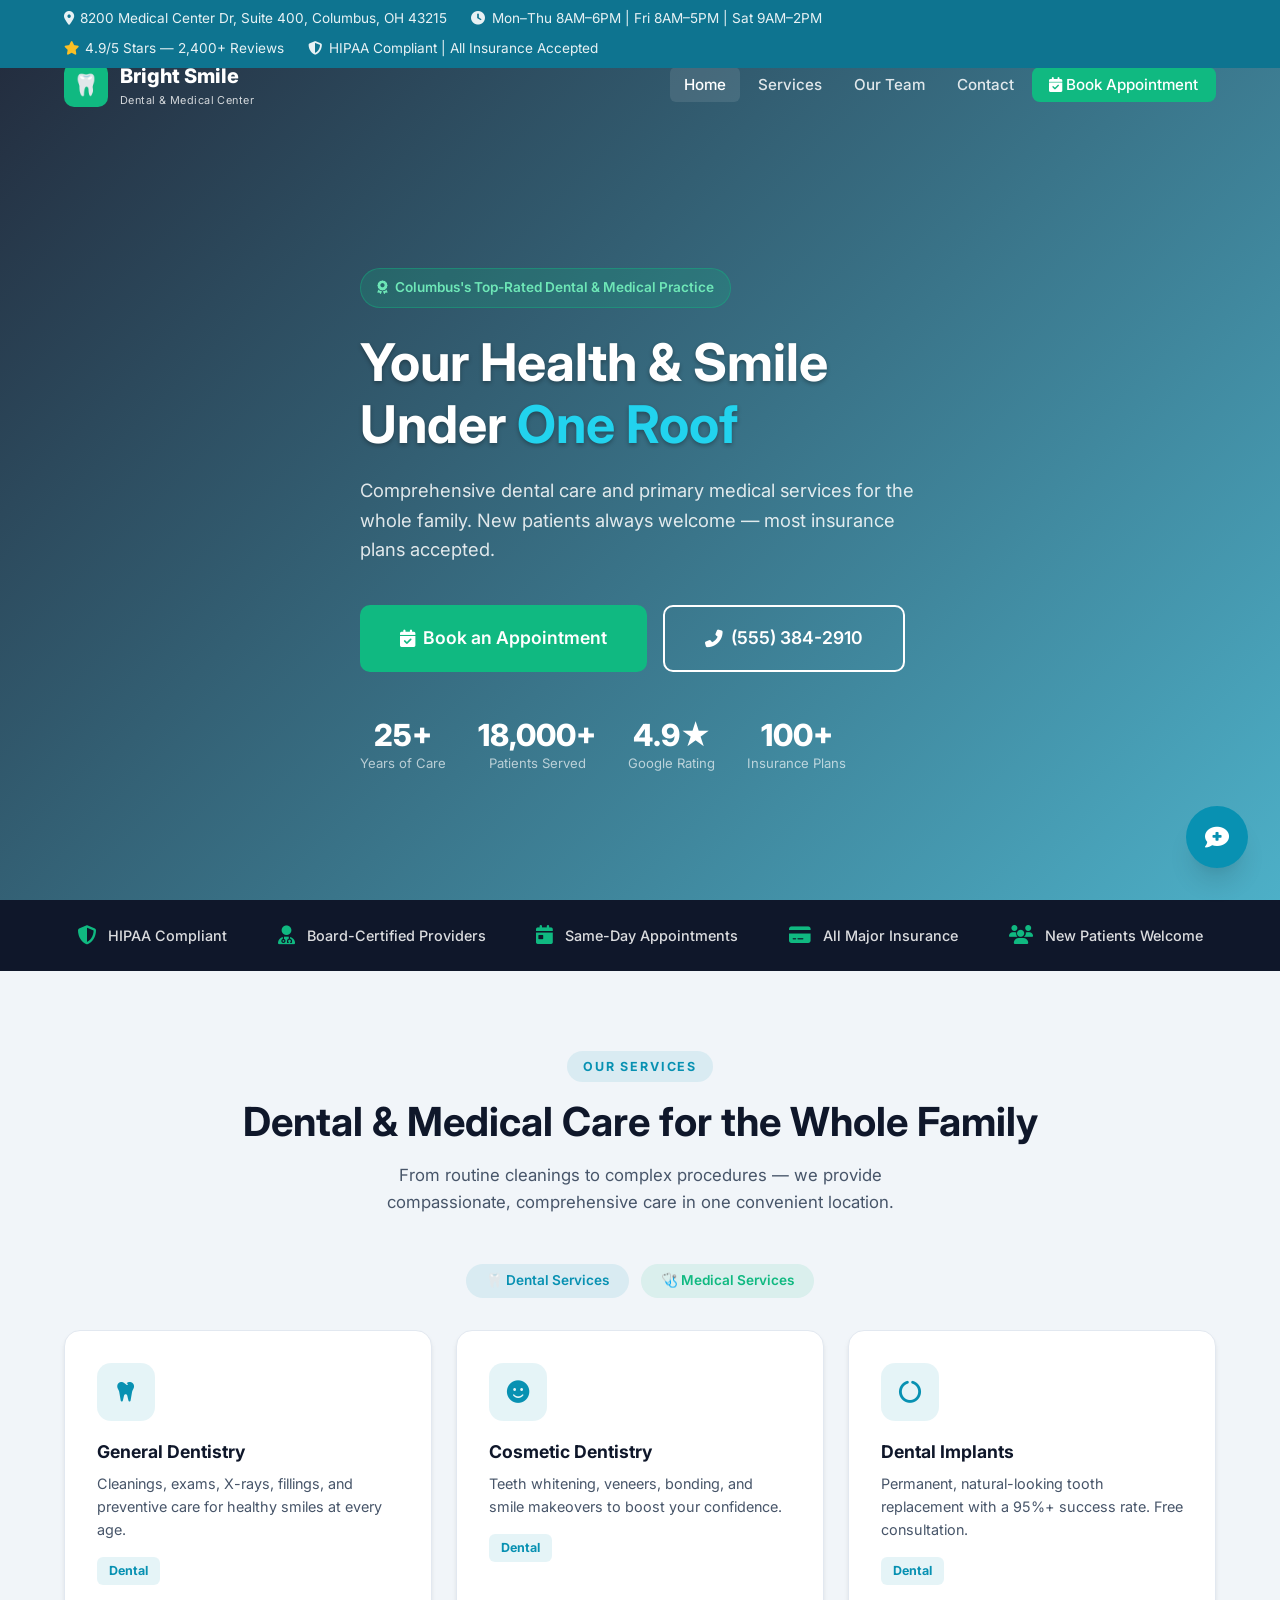
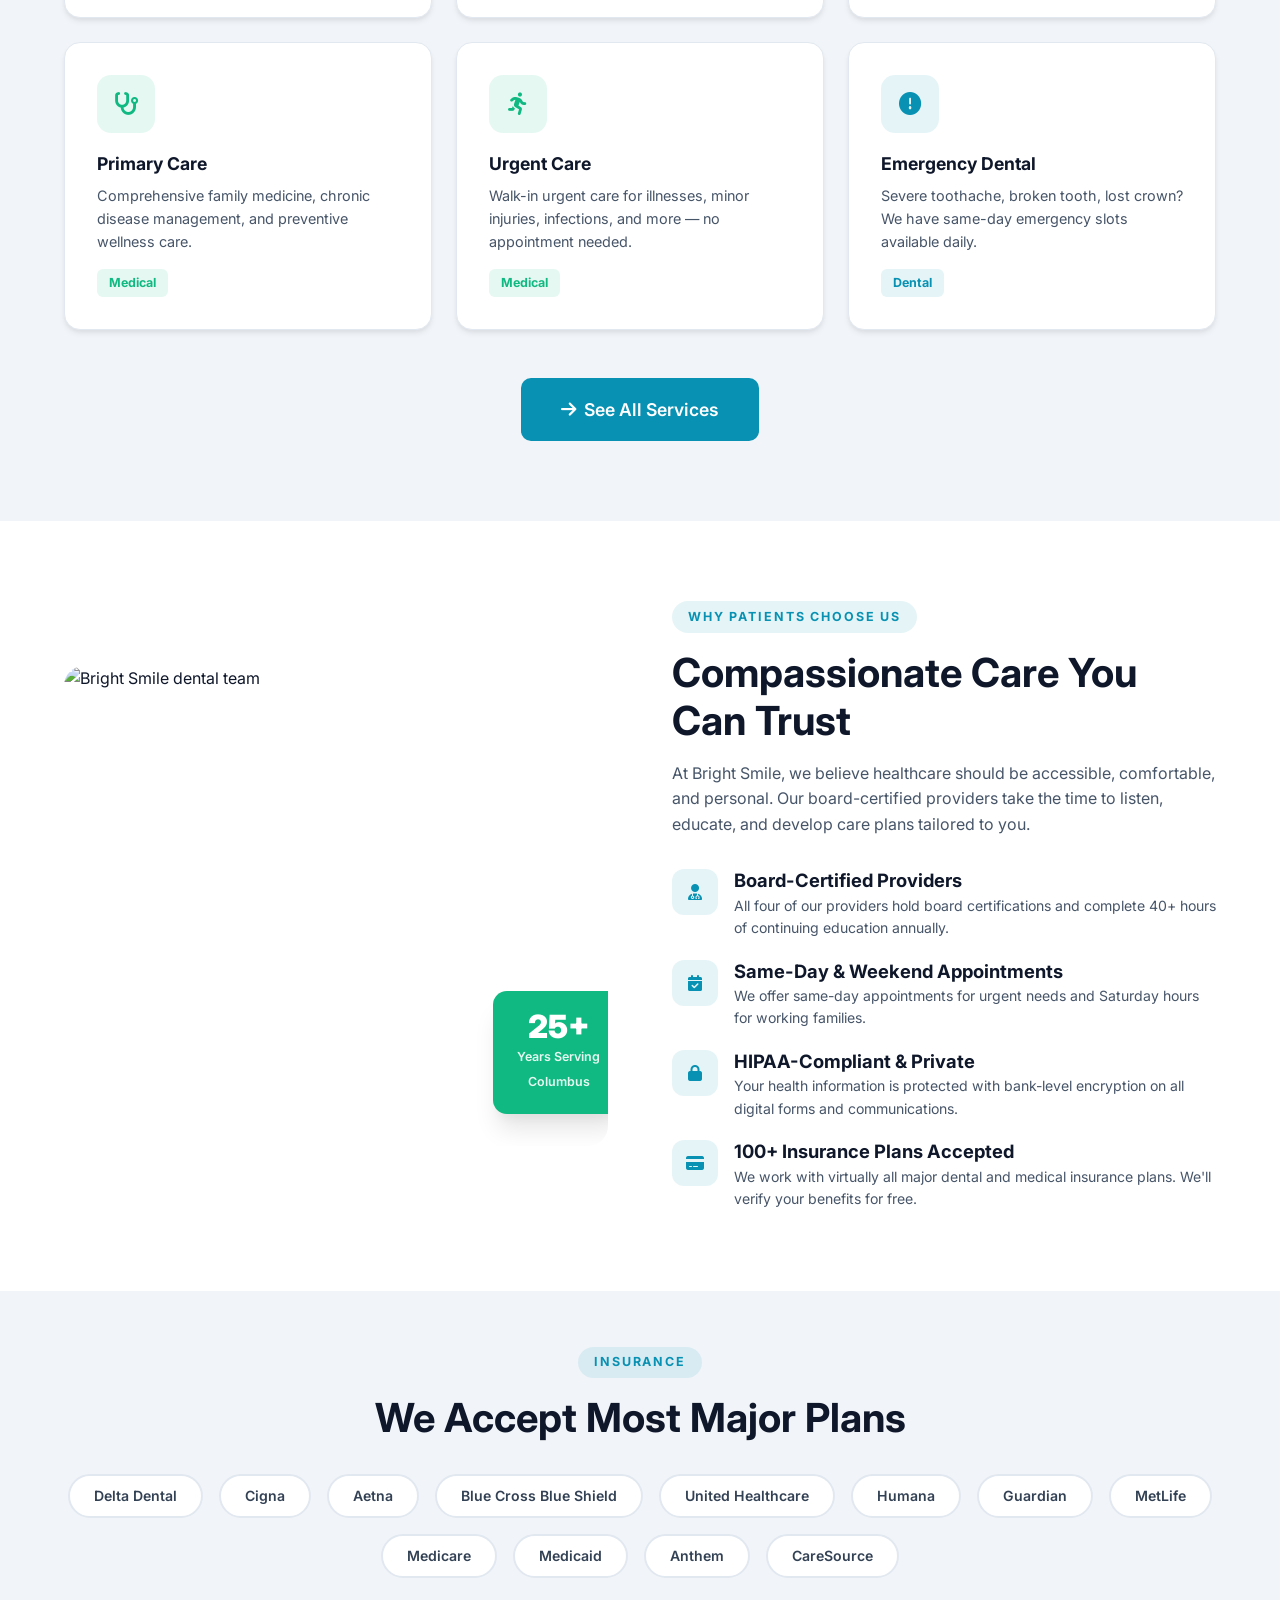
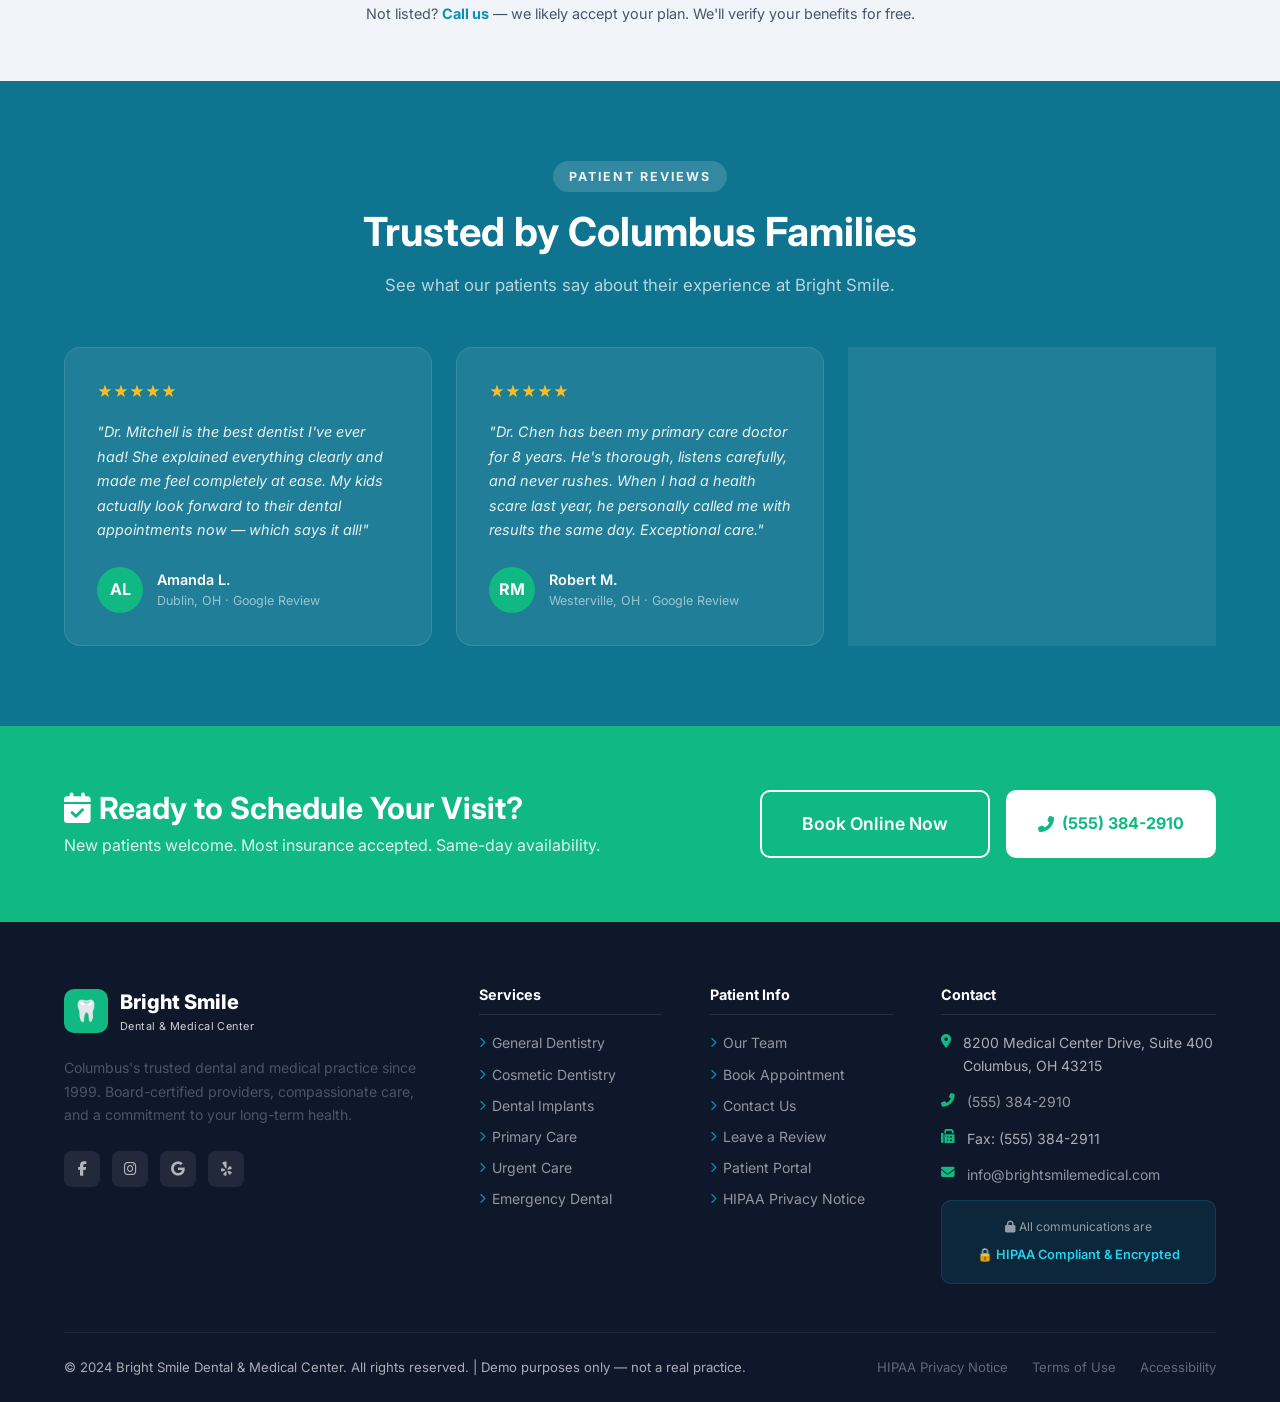
==== index.html @ 5b80fa98 "Initial commit: Bright Smile Dental & Medical Center website - 5-page responsive static website (Hom" ====
<!DOCTYPE html>
<html lang="en">
<head>
  <meta charset="UTF-8" />
  <meta name="viewport" content="width=device-width, initial-scale=1.0" />
  <title>Bright Smile Dental & Medical Center | Columbus, OH</title>
  <meta name="description" content="Bright Smile Dental & Medical Center — Columbus's trusted dental and primary care practice. New patients welcome. Call (555) 384-2910." />
  <link rel="stylesheet" href="css/style.css" />
  <link rel="stylesheet" href="https://cdnjs.cloudflare.com/ajax/libs/font-awesome/6.5.0/css/all.min.css" />
  <link rel="preconnect" href="https://fonts.googleapis.com" />
</head>
<body>

  <div class="top-bar">
    <div class="container">
      <div class="top-bar-left">
        <div class="top-bar-item"><i class="fas fa-map-marker-alt"></i><span>8200 Medical Center Dr, Suite 400, Columbus, OH 43215</span></div>
        <div class="top-bar-item"><i class="fas fa-clock"></i><span>Mon–Thu 8AM–6PM | Fri 8AM–5PM | Sat 9AM–2PM</span></div>
      </div>
      <div class="top-bar-right">
        <div class="top-bar-item"><i class="fas fa-star" style="color:#fbbf24"></i><span>4.9/5 Stars — 2,400+ Reviews</span></div>
        <div class="top-bar-item"><i class="fas fa-shield-alt"></i><span>HIPAA Compliant | All Insurance Accepted</span></div>
      </div>
    </div>
  </div>

  <nav class="navbar">
    <div class="container">
      <a href="index.html" class="nav-logo">
        <div class="logo-icon">🦷</div>
        <div class="logo-text">Bright Smile<span>Dental & Medical Center</span></div>
      </a>
      <ul class="nav-links">
        <li><a href="index.html" class="active">Home</a></li>
        <li><a href="services.html">Services</a></li>
        <li><a href="about.html">Our Team</a></li>
        <li><a href="contact.html">Contact</a></li>
        <li><a href="appointments.html" class="nav-appt"><i class="fas fa-calendar-check"></i> Book Appointment</a></li>
      </ul>
      <button class="mobile-menu-btn" aria-label="Menu"><span></span><span></span><span></span></button>
    </div>
  </nav>

  <!-- HERO -->
  <section class="hero">
    <div class="hero-bg" style="background-image:url('https://images.unsplash.com/photo-1629909615184-74f495363b67?auto=format&fit=crop&w=1920&q=80')"></div>
    <div class="hero-overlay"></div>
    <div class="container hero-content">
      <div class="hero-badge"><i class="fas fa-award"></i> Columbus's Top-Rated Dental & Medical Practice</div>
      <h1>Your Health &amp; Smile<br>Under <span>One Roof</span></h1>
      <p>Comprehensive dental care and primary medical services for the whole family. New patients always welcome — most insurance plans accepted.</p>
      <div class="hero-buttons">
        <a href="appointments.html" class="btn btn-secondary btn-lg pulse-green"><i class="fas fa-calendar-check"></i> Book an Appointment</a>
        <a href="tel:5553842910" class="btn btn-outline btn-lg"><i class="fas fa-phone-alt"></i> (555) 384-2910</a>
      </div>
      <div class="hero-stats">
        <div class="hero-stat"><span class="number">25+</span><span class="label">Years of Care</span></div>
        <div class="hero-stat"><span class="number">18,000+</span><span class="label">Patients Served</span></div>
        <div class="hero-stat"><span class="number">4.9★</span><span class="label">Google Rating</span></div>
        <div class="hero-stat"><span class="number">100+</span><span class="label">Insurance Plans</span></div>
      </div>
    </div>
  </section>

  <div class="trust-bar">
    <div class="container">
      <div class="trust-item"><i class="fas fa-shield-alt"></i><span>HIPAA Compliant</span></div>
      <div class="trust-item"><i class="fas fa-user-md"></i><span>Board-Certified Providers</span></div>
      <div class="trust-item"><i class="fas fa-calendar-day"></i><span>Same-Day Appointments</span></div>
      <div class="trust-item"><i class="fas fa-credit-card"></i><span>All Major Insurance</span></div>
      <div class="trust-item"><i class="fas fa-users"></i><span>New Patients Welcome</span></div>
    </div>
  </div>

  <!-- SERVICES OVERVIEW -->
  <section class="services-section">
    <div class="container">
      <div class="text-center">
        <span class="section-label">Our Services</span>
        <h2 class="section-title">Dental & Medical Care for the Whole Family</h2>
        <p class="section-subtitle">From routine cleanings to complex procedures — we provide compassionate, comprehensive care in one convenient location.</p>
      </div>
      <div style="display:flex;gap:0.75rem;justify-content:center;margin-bottom:2rem;flex-wrap:wrap;">
        <span style="background:rgba(8,145,178,0.1);color:var(--primary);padding:0.4rem 1.25rem;border-radius:999px;font-size:0.85rem;font-weight:600;">🦷 Dental Services</span>
        <span style="background:rgba(16,185,129,0.1);color:var(--secondary);padding:0.4rem 1.25rem;border-radius:999px;font-size:0.85rem;font-weight:600;">🩺 Medical Services</span>
      </div>
      <div class="services-grid">
        <div class="service-card dental-card">
          <div class="service-icon"><i class="fas fa-tooth"></i></div>
          <h3>General Dentistry</h3>
          <p>Cleanings, exams, X-rays, fillings, and preventive care for healthy smiles at every age.</p>
          <span class="service-tag dental">Dental</span>
        </div>
        <div class="service-card dental-card">
          <div class="service-icon"><i class="fas fa-smile"></i></div>
          <h3>Cosmetic Dentistry</h3>
          <p>Teeth whitening, veneers, bonding, and smile makeovers to boost your confidence.</p>
          <span class="service-tag dental">Dental</span>
        </div>
        <div class="service-card dental-card">
          <div class="service-icon"><i class="fas fa-circle-notch"></i></div>
          <h3>Dental Implants</h3>
          <p>Permanent, natural-looking tooth replacement with a 95%+ success rate. Free consultation.</p>
          <span class="service-tag dental">Dental</span>
        </div>
        <div class="service-card medical-card">
          <div class="service-icon"><i class="fas fa-stethoscope"></i></div>
          <h3>Primary Care</h3>
          <p>Comprehensive family medicine, chronic disease management, and preventive wellness care.</p>
          <span class="service-tag medical">Medical</span>
        </div>
        <div class="service-card medical-card">
          <div class="service-icon"><i class="fas fa-running"></i></div>
          <h3>Urgent Care</h3>
          <p>Walk-in urgent care for illnesses, minor injuries, infections, and more — no appointment needed.</p>
          <span class="service-tag medical">Medical</span>
        </div>
        <div class="service-card dental-card">
          <div class="service-icon"><i class="fas fa-exclamation-circle"></i></div>
          <h3>Emergency Dental</h3>
          <p>Severe toothache, broken tooth, lost crown? We have same-day emergency slots available daily.</p>
          <span class="service-tag dental">Dental</span>
        </div>
      </div>
      <div class="text-center" style="margin-top:3rem;">
        <a href="services.html" class="btn btn-primary btn-lg"><i class="fas fa-arrow-right"></i> See All Services</a>
      </div>
    </div>
  </section>

  <!-- WHY CHOOSE US -->
  <section class="why-section">
    <div class="container">
      <div class="why-grid">
        <div class="why-image">
          <img src="https://images.unsplash.com/photo-1588776814546-1ffbb172d436?auto=format&fit=crop&w=800&q=80" alt="Bright Smile dental team" loading="lazy" />
          <div class="why-badge">
            <span class="big">25+</span>
            <span class="small">Years Serving<br>Columbus</span>
          </div>
        </div>
        <div>
          <span class="section-label">Why Patients Choose Us</span>
          <h2 class="section-title">Compassionate Care You Can Trust</h2>
          <p>At Bright Smile, we believe healthcare should be accessible, comfortable, and personal. Our board-certified providers take the time to listen, educate, and develop care plans tailored to you.</p>
          <div class="why-features">
            <div class="why-feature">
              <div class="why-feature-icon"><i class="fas fa-user-md"></i></div>
              <div>
                <h4>Board-Certified Providers</h4>
                <p>All four of our providers hold board certifications and complete 40+ hours of continuing education annually.</p>
              </div>
            </div>
            <div class="why-feature">
              <div class="why-feature-icon"><i class="fas fa-calendar-check"></i></div>
              <div>
                <h4>Same-Day & Weekend Appointments</h4>
                <p>We offer same-day appointments for urgent needs and Saturday hours for working families.</p>
              </div>
            </div>
            <div class="why-feature">
              <div class="why-feature-icon"><i class="fas fa-lock"></i></div>
              <div>
                <h4>HIPAA-Compliant & Private</h4>
                <p>Your health information is protected with bank-level encryption on all digital forms and communications.</p>
              </div>
            </div>
            <div class="why-feature">
              <div class="why-feature-icon"><i class="fas fa-credit-card"></i></div>
              <div>
                <h4>100+ Insurance Plans Accepted</h4>
                <p>We work with virtually all major dental and medical insurance plans. We'll verify your benefits for free.</p>
              </div>
            </div>
          </div>
        </div>
      </div>
    </div>
  </section>

  <!-- INSURANCE -->
  <section class="insurance-section">
    <div class="container text-center">
      <span class="section-label">Insurance</span>
      <h2 class="section-title">We Accept Most Major Plans</h2>
      <div class="insurance-grid">
        <span class="insurance-pill">Delta Dental</span>
        <span class="insurance-pill">Cigna</span>
        <span class="insurance-pill">Aetna</span>
        <span class="insurance-pill">Blue Cross Blue Shield</span>
        <span class="insurance-pill">United Healthcare</span>
        <span class="insurance-pill">Humana</span>
        <span class="insurance-pill">Guardian</span>
        <span class="insurance-pill">MetLife</span>
        <span class="insurance-pill">Medicare</span>
        <span class="insurance-pill">Medicaid</span>
        <span class="insurance-pill">Anthem</span>
        <span class="insurance-pill">CareSource</span>
      </div>
      <p style="margin-top:1.5rem;font-size:0.9rem;">Not listed? <strong><a href="contact.html" style="color:var(--primary);">Call us</a></strong> — we likely accept your plan. We'll verify your benefits for free.</p>
    </div>
  </section>

  <!-- TESTIMONIALS -->
  <section class="testimonials-section">
    <div class="container">
      <div class="text-center">
        <span class="section-label">Patient Reviews</span>
        <h2 class="section-title">Trusted by Columbus Families</h2>
        <p class="section-subtitle">See what our patients say about their experience at Bright Smile.</p>
      </div>
      <div class="testimonials-grid">
        <div class="testimonial-card">
          <div class="testimonial-stars">★★★★★</div>
          <p class="testimonial-text">"Dr. Mitchell is the best dentist I've ever had! She explained everything clearly and made me feel completely at ease. My kids actually look forward to their dental appointments now — which says it all!"</p>
          <div class="testimonial-author">
            <div class="testimonial-avatar">AL</div>
            <div><div class="testimonial-name">Amanda L.</div><div class="testimonial-location">Dublin, OH · Google Review</div></div>
          </div>
        </div>
        <div class="testimonial-card">
          <div class="testimonial-stars">★★★★★</div>
          <p class="testimonial-text">"Dr. Chen has been my primary care doctor for 8 years. He's thorough, listens carefully, and never rushes. When I had a health scare last year, he personally called me with results the same day. Exceptional care."</p>
          <div class="testimonial-author">
            <div class="testimonial-avatar">RM</div>
            <div><div class="testimonial-name">Robert M.</div><div class="testimonial-location">Westerville, OH · Google Review</div></div>
          </div>
        </div>
        <div class="testimonial-card">
          <div class="testimonial-stars">★★★★★</div>
          <p class="testimonial-text">"I had a dental emergency on a Saturday and they got me in within 2 hours. Dr. Park fixed my broken tooth quickly and the pain was gone immediately. The appointment reminder texts were also super helpful!"</p>
          <div class="testimonial-author">
            <div class="testimonial-avatar">KT</div>
            <div><div class="testimonial-name">Karen T.</div><div class="testimonial-location">Gahanna, OH · Google Review</div></div>
          </div>
        </div>
      </div>
    </div>
  </section>

  <!-- APPOINTMENT CTA -->
  <div style="background:var(--secondary);padding:4rem 0;">
    <div class="container" style="display:flex;align-items:center;justify-content:space-between;flex-wrap:wrap;gap:2rem;">
      <div>
        <h2 style="color:white;font-size:1.9rem;"><i class="fas fa-calendar-check" style="margin-right:0.5rem;"></i>Ready to Schedule Your Visit?</h2>
        <p style="color:rgba(255,255,255,0.85);margin-top:0.4rem;">New patients welcome. Most insurance accepted. Same-day availability.</p>
      </div>
      <div style="display:flex;gap:1rem;flex-wrap:wrap;">
        <a href="appointments.html" class="btn btn-outline btn-lg">Book Online Now</a>
        <a href="tel:5553842910" style="background:white;color:var(--secondary);font-weight:700;padding:1.1rem 2rem;border-radius:10px;font-size:1rem;display:inline-flex;align-items:center;gap:0.5rem;">
          <i class="fas fa-phone-alt"></i> (555) 384-2910
        </a>
      </div>
    </div>
  </div>

  <!-- FOOTER -->
  <footer class="footer">
    <div class="container">
      <div class="footer-grid">
        <div class="footer-brand">
          <a href="index.html" class="nav-logo" style="margin-bottom:1.25rem;display:inline-flex;">
            <div class="logo-icon">🦷</div>
            <div class="logo-text" style="color:white;">Bright Smile<span>Dental & Medical Center</span></div>
          </a>
          <p>Columbus's trusted dental and medical practice since 1999. Board-certified providers, compassionate care, and a commitment to your long-term health.</p>
          <div class="footer-social">
            <a href="#" class="social-link"><i class="fab fa-facebook-f"></i></a>
            <a href="#" class="social-link"><i class="fab fa-instagram"></i></a>
            <a href="#" class="social-link"><i class="fab fa-google"></i></a>
            <a href="#" class="social-link"><i class="fab fa-yelp"></i></a>
          </div>
        </div>
        <div class="footer-col">
          <h4>Services</h4>
          <ul class="footer-links">
            <li><a href="services.html"><i class="fas fa-chevron-right"></i> General Dentistry</a></li>
            <li><a href="services.html"><i class="fas fa-chevron-right"></i> Cosmetic Dentistry</a></li>
            <li><a href="services.html"><i class="fas fa-chevron-right"></i> Dental Implants</a></li>
            <li><a href="services.html"><i class="fas fa-chevron-right"></i> Primary Care</a></li>
            <li><a href="services.html"><i class="fas fa-chevron-right"></i> Urgent Care</a></li>
            <li><a href="services.html"><i class="fas fa-chevron-right"></i> Emergency Dental</a></li>
          </ul>
        </div>
        <div class="footer-col">
          <h4>Patient Info</h4>
          <ul class="footer-links">
            <li><a href="about.html"><i class="fas fa-chevron-right"></i> Our Team</a></li>
            <li><a href="appointments.html"><i class="fas fa-chevron-right"></i> Book Appointment</a></li>
            <li><a href="contact.html"><i class="fas fa-chevron-right"></i> Contact Us</a></li>
            <li><a href="contact.html"><i class="fas fa-chevron-right"></i> Leave a Review</a></li>
            <li><a href="#"><i class="fas fa-chevron-right"></i> Patient Portal</a></li>
            <li><a href="#"><i class="fas fa-chevron-right"></i> HIPAA Privacy Notice</a></li>
          </ul>
        </div>
        <div class="footer-col">
          <h4>Contact</h4>
          <div class="footer-contact-item"><i class="fas fa-map-marker-alt"></i><span>8200 Medical Center Drive, Suite 400<br>Columbus, OH 43215</span></div>
          <div class="footer-contact-item"><i class="fas fa-phone-alt"></i><a href="tel:5553842910">(555) 384-2910</a></div>
          <div class="footer-contact-item"><i class="fas fa-fax"></i><span>Fax: (555) 384-2911</span></div>
          <div class="footer-contact-item"><i class="fas fa-envelope"></i><a href="mailto:info@brightsmilemedical.com">info@brightsmilemedical.com</a></div>
          <div class="footer-hipaa">
            <p><i class="fas fa-lock"></i> All communications are</p>
            <span class="hipaa-badge">🔒 HIPAA Compliant & Encrypted</span>
          </div>
        </div>
      </div>
      <div class="footer-bottom">
        <span>© 2024 Bright Smile Dental & Medical Center. All rights reserved. | Demo purposes only — not a real practice.</span>
        <div class="footer-bottom-links">
          <a href="#">HIPAA Privacy Notice</a>
          <a href="#">Terms of Use</a>
          <a href="#">Accessibility</a>
        </div>
      </div>
    </div>
  </footer>

  <!-- CHATBOT -->
  <button class="chatbot-toggle" aria-label="Open Chat">
    <i class="fas fa-comment-medical"></i>
    <span class="chat-notification" style="display:none">1</span>
  </button>
  <div class="chatbot-window">
    <div class="chatbot-header">
      <div class="chatbot-avatar">🦷</div>
      <div class="chatbot-header-info">
        <h4>Bright Smile Assistant</h4>
        <p><span class="online-dot"></span>Maya — Available Now</p>
      </div>
      <button class="chatbot-close"><i class="fas fa-times"></i></button>
    </div>
    <div class="chatbot-messages"></div>
    <div class="chatbot-quick-replies"></div>
    <div class="chatbot-input-area">
      <input type="text" class="chatbot-input" placeholder="Ask a question..." />
      <button class="chatbot-send"><i class="fas fa-paper-plane"></i></button>
    </div>
  </div>

  <script src="js/main.js"></script>
</body>
</html>
---- css/style.css ----
@import url('https://fonts.googleapis.com/css2?family=Inter:wght@300;400;500;600;700;800;900&display=swap');

:root {
  --primary: #0891b2;
  --primary-dark: #0e7490;
  --primary-light: #22d3ee;
  --secondary: #10b981;
  --secondary-dark: #059669;
  --accent: #f97316;
  --accent-dark: #ea580c;
  --urgent: #dc2626;
  --urgent-dark: #b91c1c;
  --dark: #0f172a;
  --gray-800: #1e293b;
  --gray-700: #334155;
  --gray-600: #475569;
  --gray-400: #94a3b8;
  --gray-200: #e2e8f0;
  --gray-100: #f1f5f9;
  --white: #ffffff;
  --shadow: 0 4px 6px -1px rgba(0,0,0,0.08), 0 2px 4px -1px rgba(0,0,0,0.04);
  --shadow-lg: 0 10px 15px -3px rgba(0,0,0,0.08), 0 4px 6px -2px rgba(0,0,0,0.04);
  --shadow-xl: 0 20px 25px -5px rgba(0,0,0,0.1), 0 10px 10px -5px rgba(0,0,0,0.04);
}

* { margin: 0; padding: 0; box-sizing: border-box; }
html { scroll-behavior: smooth; }
body {
  font-family: 'Inter', sans-serif;
  color: var(--dark);
  line-height: 1.6;
  background: var(--white);
}

h1, h2, h3, h4, h5 { font-weight: 700; line-height: 1.2; }
h1 { font-size: clamp(2rem, 5vw, 3.25rem); }
h2 { font-size: clamp(1.75rem, 4vw, 2.5rem); }
h3 { font-size: clamp(1.2rem, 3vw, 1.6rem); }
h4 { font-size: 1.15rem; }
p { color: var(--gray-600); }
a { text-decoration: none; color: inherit; }

.container { max-width: 1200px; margin: 0 auto; padding: 0 1.5rem; }
section { padding: 5rem 0; }
.text-center { text-align: center; }

.section-label {
  display: inline-block;
  background: rgba(8, 145, 178, 0.1);
  color: var(--primary);
  font-size: 0.78rem;
  font-weight: 700;
  letter-spacing: 0.15em;
  text-transform: uppercase;
  padding: 0.35rem 1rem;
  border-radius: 999px;
  margin-bottom: 1rem;
}
.section-title { margin-bottom: 1rem; color: var(--dark); }
.section-subtitle { font-size: 1.05rem; color: var(--gray-600); max-width: 600px; margin: 0 auto 3rem; }

/* ===== BUTTONS ===== */
.btn {
  display: inline-flex;
  align-items: center;
  gap: 0.5rem;
  padding: 0.875rem 2rem;
  border-radius: 8px;
  font-weight: 600;
  font-size: 1rem;
  cursor: pointer;
  transition: all 0.2s ease;
  border: none;
  text-decoration: none;
  font-family: inherit;
}
.btn-primary { background: var(--primary); color: white; }
.btn-primary:hover { background: var(--primary-dark); transform: translateY(-1px); box-shadow: var(--shadow-lg); }
.btn-secondary { background: var(--secondary); color: white; }
.btn-secondary:hover { background: var(--secondary-dark); transform: translateY(-1px); box-shadow: var(--shadow-lg); }
.btn-urgent { background: var(--urgent); color: white; }
.btn-urgent:hover { background: var(--urgent-dark); transform: translateY(-1px); }
.btn-outline { background: transparent; color: white; border: 2px solid white; }
.btn-outline:hover { background: white; color: var(--primary); }
.btn-outline-primary { background: transparent; color: var(--primary); border: 2px solid var(--primary); }
.btn-outline-primary:hover { background: var(--primary); color: white; }
.btn-lg { padding: 1.1rem 2.5rem; font-size: 1.1rem; border-radius: 10px; }
.btn-sm { padding: 0.55rem 1.25rem; font-size: 0.875rem; }

/* ===== TOP BAR ===== */
.top-bar {
  position: fixed;
  top: 0;
  width: 100%;
  z-index: 1001;
  background: var(--primary-dark);
  padding: 0.5rem 0;
  font-size: 0.85rem;
  color: rgba(255,255,255,0.9);
}
.top-bar .container { display: flex; justify-content: space-between; align-items: center; flex-wrap: wrap; gap: 0.5rem; }
.top-bar a { color: rgba(255,255,255,0.9); transition: color 0.2s; }
.top-bar a:hover { color: var(--accent); }
.top-bar-left, .top-bar-right { display: flex; align-items: center; gap: 1.5rem; }
.top-bar-item { display: flex; align-items: center; gap: 0.4rem; }

/* ===== NAVBAR ===== */
.navbar {
  position: fixed;
  top: 38px;
  width: 100%;
  z-index: 1000;
  transition: all 0.3s ease;
  background: transparent;
  padding: 1.4rem 0;
}
.navbar.scrolled { background: var(--dark); padding: 1rem 0; box-shadow: var(--shadow-lg); }
.navbar .container { display: flex; align-items: center; justify-content: space-between; }

.nav-logo {
  display: flex;
  align-items: center;
  gap: 0.75rem;
  color: white;
  font-weight: 800;
  font-size: 1.25rem;
}
.logo-icon {
  width: 44px; height: 44px;
  background: var(--secondary);
  border-radius: 10px;
  display: flex; align-items: center; justify-content: center;
  font-size: 1.3rem;
}
.logo-text span { display: block; font-size: 0.68rem; font-weight: 400; opacity: 0.8; letter-spacing: 0.04em; }

.nav-links { display: flex; align-items: center; gap: 0.25rem; list-style: none; }
.nav-links a {
  color: rgba(255,255,255,0.85);
  padding: 0.5rem 0.875rem;
  border-radius: 6px;
  font-weight: 500;
  font-size: 0.95rem;
  transition: all 0.2s;
}
.nav-links a:hover, .nav-links a.active { color: white; background: rgba(255,255,255,0.1); }
.nav-appt {
  background: var(--secondary) !important;
  color: white !important;
  padding: 0.5rem 1.1rem !important;
  border-radius: 8px !important;
}
.nav-appt:hover { background: var(--secondary-dark) !important; }

.mobile-menu-btn { display: none; flex-direction: column; gap: 5px; cursor: pointer; padding: 0.5rem; }
.mobile-menu-btn span { display: block; width: 24px; height: 2px; background: white; transition: all 0.3s; }

/* ===== HERO ===== */
.hero {
  position: relative;
  min-height: 100vh;
  display: flex;
  align-items: center;
  overflow: hidden;
}
.hero-bg { position: absolute; inset: 0; background-size: cover; background-position: center; }
.hero-overlay { position: absolute; inset: 0; background: linear-gradient(135deg, rgba(15,23,42,0.92) 0%, rgba(8,145,178,0.72) 100%); }
.hero-content { position: relative; z-index: 2; padding-top: 9rem; }

.hero-badge {
  display: inline-flex; align-items: center; gap: 0.5rem;
  background: rgba(16, 185, 129, 0.2);
  border: 1px solid rgba(16, 185, 129, 0.4);
  color: #6ee7b7;
  padding: 0.5rem 1rem; border-radius: 999px;
  font-size: 0.85rem; font-weight: 600; margin-bottom: 1.5rem;
}
.hero h1 { color: white; margin-bottom: 1.25rem; text-shadow: 0 2px 4px rgba(0,0,0,0.3); }
.hero h1 span { color: var(--primary-light); }
.hero p { color: rgba(255,255,255,0.85); font-size: 1.15rem; max-width: 560px; margin-bottom: 2.5rem; }
.hero-buttons { display: flex; flex-wrap: wrap; gap: 1rem; margin-bottom: 3rem; }
.hero-stats { display: flex; flex-wrap: wrap; gap: 2rem; }
.hero-stat { text-align: center; }
.hero-stat .number { display: block; font-size: 1.9rem; font-weight: 800; color: white; line-height: 1; }
.hero-stat .label { font-size: 0.82rem; color: rgba(255,255,255,0.65); }

/* ===== TRUST BAR ===== */
.trust-bar { background: var(--dark); padding: 1.5rem 0; }
.trust-bar .container { display: flex; justify-content: space-around; flex-wrap: wrap; gap: 1.5rem; }
.trust-item { display: flex; align-items: center; gap: 0.75rem; color: rgba(255,255,255,0.85); font-size: 0.9rem; font-weight: 500; }
.trust-item i { color: var(--secondary); font-size: 1.2rem; }

/* ===== SERVICES ===== */
.services-section { background: var(--gray-100); }
.services-grid { display: grid; grid-template-columns: repeat(auto-fit, minmax(280px, 1fr)); gap: 1.5rem; }
.service-card {
  background: white; border-radius: 16px; padding: 2rem;
  box-shadow: var(--shadow); transition: all 0.3s ease;
  border: 1px solid var(--gray-200); position: relative; overflow: hidden;
}
.service-card::before {
  content: ''; position: absolute; top: 0; left: 0; width: 4px; height: 100%;
  background: var(--primary); transform: scaleY(0); transition: transform 0.3s;
}
.service-card:hover { transform: translateY(-4px); box-shadow: var(--shadow-xl); }
.service-card:hover::before { transform: scaleY(1); }
.service-icon {
  width: 58px; height: 58px; background: rgba(8,145,178,0.1);
  border-radius: 14px; display: flex; align-items: center; justify-content: center;
  font-size: 1.4rem; color: var(--primary); margin-bottom: 1.25rem;
}
.service-card.dental-card .service-icon { background: rgba(8,145,178,0.1); color: var(--primary); }
.service-card.medical-card .service-icon { background: rgba(16,185,129,0.1); color: var(--secondary); }
.service-card h3 { font-size: 1.1rem; margin-bottom: 0.6rem; }
.service-card p { font-size: 0.9rem; margin-bottom: 1rem; }
.service-tag {
  display: inline-block; padding: 0.25rem 0.75rem; border-radius: 6px;
  font-size: 0.78rem; font-weight: 700;
}
.service-tag.dental { background: rgba(8,145,178,0.1); color: var(--primary); }
.service-tag.medical { background: rgba(16,185,129,0.1); color: var(--secondary); }

/* ===== WHY SECTION ===== */
.why-section { background: white; }
.why-grid { display: grid; grid-template-columns: 1fr 1fr; gap: 4rem; align-items: center; }
.why-image { position: relative; border-radius: 20px; overflow: hidden; height: 480px; }
.why-image img { width: 100%; height: 100%; object-fit: cover; }
.why-badge {
  position: absolute; bottom: 2rem; right: -1rem;
  background: var(--secondary); color: white;
  padding: 1.25rem 1.5rem; border-radius: 14px;
  text-align: center; box-shadow: var(--shadow-xl);
}
.why-badge .big { display: block; font-size: 2rem; font-weight: 900; line-height: 1; }
.why-badge .small { font-size: 0.78rem; font-weight: 600; opacity: 0.9; }
.why-features { display: flex; flex-direction: column; gap: 1.25rem; margin-top: 2rem; }
.why-feature { display: flex; gap: 1rem; align-items: flex-start; }
.why-feature-icon {
  width: 46px; height: 46px; background: rgba(8,145,178,0.1);
  border-radius: 12px; display: flex; align-items: center; justify-content: center;
  flex-shrink: 0; color: var(--primary); font-size: 1rem;
}
.why-feature h4 { margin-bottom: 0.2rem; }
.why-feature p { font-size: 0.88rem; }

/* ===== TESTIMONIALS ===== */
.testimonials-section { background: var(--primary-dark); }
.testimonials-section .section-label { background: rgba(255,255,255,0.15); color: rgba(255,255,255,0.9); }
.testimonials-section .section-title { color: white; }
.testimonials-section .section-subtitle { color: rgba(255,255,255,0.7); }
.testimonials-grid { display: grid; grid-template-columns: repeat(auto-fit, minmax(290px,1fr)); gap: 1.5rem; }
.testimonial-card {
  background: rgba(255,255,255,0.08); border: 1px solid rgba(255,255,255,0.1);
  border-radius: 16px; padding: 2rem; backdrop-filter: blur(10px);
}
.testimonial-stars { color: #fbbf24; font-size: 0.95rem; margin-bottom: 1rem; }
.testimonial-text { color: rgba(255,255,255,0.9); font-size: 0.9rem; font-style: italic; margin-bottom: 1.5rem; line-height: 1.7; }
.testimonial-author { display: flex; align-items: center; gap: 0.875rem; }
.testimonial-avatar {
  width: 46px; height: 46px; border-radius: 50%;
  background: var(--secondary); display: flex; align-items: center; justify-content: center;
  font-weight: 700; color: white; font-size: 1rem; flex-shrink: 0;
}
.testimonial-name { font-weight: 600; color: white; font-size: 0.9rem; }
.testimonial-location { font-size: 0.78rem; color: rgba(255,255,255,0.55); }

/* ===== URGENT CTA ===== */
.urgent-cta { background: var(--urgent); padding: 3.5rem 0; }
.urgent-cta .container { display: flex; align-items: center; justify-content: space-between; flex-wrap: wrap; gap: 2rem; }
.urgent-cta h2 { color: white; font-size: 1.9rem; }
.urgent-cta p { color: rgba(255,255,255,0.85); margin-top: 0.4rem; }

/* ===== PAGE HERO ===== */
.page-hero {
  padding: 10.5rem 0 4rem;
  background: linear-gradient(135deg, var(--dark) 0%, var(--primary-dark) 100%);
  position: relative; overflow: hidden;
}
.page-hero::after {
  content: ''; position: absolute; inset: 0;
  background: url('https://images.unsplash.com/photo-1576091160399-112ba8d25d1d?auto=format&fit=crop&w=1920&q=30') center/cover;
  opacity: 0.07;
}
.page-hero .container { position: relative; z-index: 1; }
.page-hero h1 { color: white; margin-bottom: 1rem; }
.page-hero p { color: rgba(255,255,255,0.8); font-size: 1.1rem; max-width: 600px; }
.breadcrumb { display: flex; align-items: center; gap: 0.5rem; margin-bottom: 1rem; font-size: 0.88rem; }
.breadcrumb a { color: rgba(255,255,255,0.55); transition: color 0.2s; }
.breadcrumb a:hover { color: white; }
.breadcrumb .sep { color: rgba(255,255,255,0.25); }
.breadcrumb .current { color: #6ee7b7; font-weight: 500; }

/* ===== SERVICE DETAILS ===== */
.service-detail-card {
  background: white; border-radius: 20px; overflow: hidden;
  box-shadow: var(--shadow-lg); display: grid; grid-template-columns: 1fr 1fr;
  margin-bottom: 2rem; border: 1px solid var(--gray-200);
}
.service-detail-card.reverse { direction: rtl; }
.service-detail-card.reverse > * { direction: ltr; }
.service-detail-img { height: 300px; overflow: hidden; }
.service-detail-img img { width: 100%; height: 100%; object-fit: cover; transition: transform 0.4s ease; }
.service-detail-card:hover .service-detail-img img { transform: scale(1.04); }
.service-detail-content { padding: 2.5rem; display: flex; flex-direction: column; justify-content: center; }
.service-features-list { list-style: none; margin: 1rem 0 1.5rem; display: flex; flex-direction: column; gap: 0.6rem; }
.service-features-list li { display: flex; align-items: center; gap: 0.6rem; font-size: 0.88rem; color: var(--gray-700); }
.service-features-list li i { color: var(--secondary); font-size: 0.85rem; }
.category-pill {
  display: inline-block; padding: 0.3rem 0.875rem; border-radius: 999px;
  font-size: 0.75rem; font-weight: 700; text-transform: uppercase; letter-spacing: 0.08em; margin-bottom: 0.75rem;
}
.category-pill.dental { background: rgba(8,145,178,0.1); color: var(--primary); }
.category-pill.medical { background: rgba(16,185,129,0.1); color: var(--secondary); }

/* ===== FORMS ===== */
.form-group { margin-bottom: 1.25rem; }
.form-label { display: block; font-weight: 600; font-size: 0.88rem; color: var(--gray-700); margin-bottom: 0.4rem; }
.form-input, .form-select, .form-textarea {
  width: 100%; padding: 0.875rem 1rem;
  border: 2px solid var(--gray-200); border-radius: 10px;
  font-family: inherit; font-size: 0.95rem; color: var(--dark);
  transition: border-color 0.2s; background: white;
}
.form-input:focus, .form-select:focus, .form-textarea:focus {
  outline: none; border-color: var(--primary);
  box-shadow: 0 0 0 3px rgba(8,145,178,0.1);
}
.form-textarea { resize: vertical; min-height: 110px; }
.form-row { display: grid; grid-template-columns: 1fr 1fr; gap: 1rem; }
.form-checkbox { display: flex; gap: 0.75rem; align-items: flex-start; margin: 1rem 0; }
.form-checkbox input[type="checkbox"] { width: 18px; height: 18px; margin-top: 2px; flex-shrink: 0; accent-color: var(--primary); }
.form-checkbox label { font-size: 0.85rem; color: var(--gray-600); line-height: 1.5; }

/* ===== HIPAA NOTICE ===== */
.hipaa-notice {
  background: rgba(8,145,178,0.06); border: 1px solid rgba(8,145,178,0.2);
  border-radius: 10px; padding: 1rem 1.25rem;
  font-size: 0.82rem; color: var(--gray-600);
  display: flex; gap: 0.75rem; align-items: flex-start; margin-bottom: 1.25rem;
}
.hipaa-notice i { color: var(--primary); margin-top: 0.1rem; flex-shrink: 0; }
.hipaa-notice strong { color: var(--primary-dark); }

/* ===== ABOUT / TEAM ===== */
.about-story { background: white; }
.about-story-grid { display: grid; grid-template-columns: 1fr 1fr; gap: 4rem; align-items: center; }
.about-image { border-radius: 20px; overflow: hidden; height: 440px; }
.about-image img { width: 100%; height: 100%; object-fit: cover; }
.values-list { display: flex; flex-direction: column; gap: 0.875rem; margin-top: 1.5rem; }
.value-item { display: flex; gap: 0.875rem; align-items: flex-start; padding: 1.1rem 1.25rem; background: var(--gray-100); border-radius: 12px; }
.value-icon { width: 42px; height: 42px; background: var(--primary); border-radius: 10px; display: flex; align-items: center; justify-content: center; color: white; font-size: 0.95rem; flex-shrink: 0; }
.value-item h4 { margin-bottom: 0.2rem; font-size: 1rem; }
.value-item p { font-size: 0.82rem; }

.team-section { background: var(--gray-100); }
.team-grid { display: grid; grid-template-columns: repeat(auto-fit, minmax(230px, 1fr)); gap: 1.5rem; }
.team-card { background: white; border-radius: 20px; overflow: hidden; box-shadow: var(--shadow); text-align: center; transition: all 0.3s ease; }
.team-card:hover { transform: translateY(-6px); box-shadow: var(--shadow-xl); }
.team-photo { height: 270px; overflow: hidden; position: relative; }
.team-photo img { width: 100%; height: 100%; object-fit: cover; object-position: top; transition: transform 0.4s ease; }
.team-card:hover .team-photo img { transform: scale(1.05); }
.team-overlay { position: absolute; inset: 0; background: linear-gradient(to top, rgba(15,23,42,0.65) 0%, transparent 60%); }
.team-info { padding: 1.4rem; }
.team-info h3 { font-size: 1.05rem; margin-bottom: 0.25rem; }
.team-role { font-size: 0.8rem; font-weight: 700; text-transform: uppercase; letter-spacing: 0.06em; margin-bottom: 0.4rem; }
.team-role.dental { color: var(--primary); }
.team-role.medical { color: var(--secondary); }
.team-role.admin { color: var(--accent); }
.team-years { color: var(--gray-400); font-size: 0.8rem; }

/* ===== CERTIFICATIONS ===== */
.cert-section { background: white; }
.cert-grid { display: grid; grid-template-columns: repeat(auto-fit, minmax(170px,1fr)); gap: 1.25rem; }
.cert-card { text-align: center; padding: 1.75rem 1.25rem; background: var(--gray-100); border-radius: 14px; border: 2px solid var(--gray-200); transition: all 0.2s; }
.cert-card:hover { border-color: var(--primary); background: rgba(8,145,178,0.04); }
.cert-card i { font-size: 2.2rem; color: var(--primary); margin-bottom: 0.875rem; }
.cert-card h4 { font-size: 0.9rem; margin-bottom: 0.2rem; }
.cert-card p { font-size: 0.78rem; }

/* ===== CONTACT ===== */
.contact-section { background: var(--gray-100); }
.contact-grid { display: grid; grid-template-columns: 1fr 1.6fr; gap: 3rem; align-items: start; }
.contact-info-card { background: var(--dark); border-radius: 20px; padding: 2.5rem; color: white; }
.contact-info-card h3 { color: white; margin-bottom: 0.5rem; }
.contact-info-card > p { color: rgba(255,255,255,0.65); margin-bottom: 2rem; font-size: 0.9rem; }
.contact-detail { display: flex; gap: 1rem; align-items: flex-start; margin-bottom: 1.4rem; }
.contact-detail-icon { width: 42px; height: 42px; background: rgba(255,255,255,0.1); border-radius: 10px; display: flex; align-items: center; justify-content: center; color: var(--secondary); flex-shrink: 0; }
.contact-detail h4 { font-size: 0.78rem; text-transform: uppercase; letter-spacing: 0.08em; color: rgba(255,255,255,0.45); margin-bottom: 0.2rem; font-weight: 600; }
.contact-detail p, .contact-detail a { color: white; font-size: 0.9rem; }
.contact-detail a:hover { color: var(--primary-light); }
.hours-grid { margin-top: 1.5rem; border-top: 1px solid rgba(255,255,255,0.1); padding-top: 1.5rem; }
.hours-grid h4 { color: white; font-size: 0.9rem; margin-bottom: 0.875rem; }
.hours-row { display: flex; justify-content: space-between; font-size: 0.82rem; padding: 0.375rem 0; border-bottom: 1px solid rgba(255,255,255,0.06); }
.hours-row .day { color: rgba(255,255,255,0.55); }
.hours-row .time { color: white; font-weight: 500; }
.hours-row .open-text { color: #6ee7b7; font-weight: 600; }

.lead-form-card { background: white; border-radius: 20px; padding: 2.5rem; box-shadow: var(--shadow-xl); }
.lead-form-card h3 { margin-bottom: 0.5rem; }
.lead-form-card > p { margin-bottom: 1.5rem; font-size: 0.9rem; }

/* ===== REVIEW SECTION ===== */
.review-section { background: white; }
.review-cta-card {
  max-width: 680px; margin: 0 auto;
  background: linear-gradient(135deg, var(--primary) 0%, var(--primary-dark) 100%);
  border-radius: 24px; padding: 3rem; text-align: center; color: white; position: relative; overflow: hidden;
}
.review-cta-card::before { content: ''; position: absolute; top: -40%; right: -15%; width: 280px; height: 280px; background: rgba(255,255,255,0.05); border-radius: 50%; }
.review-cta-card h3 { color: white; font-size: 1.7rem; margin-bottom: 1rem; }
.review-cta-card p { color: rgba(255,255,255,0.8); margin-bottom: 2rem; }
.review-stars-display { font-size: 1.9rem; color: #fbbf24; margin-bottom: 1rem; }
.review-btn {
  background: white; color: var(--primary); font-weight: 700;
  padding: 1rem 2.25rem; border-radius: 10px;
  display: inline-flex; align-items: center; gap: 0.75rem;
  font-size: 0.95rem; transition: all 0.2s; cursor: pointer; border: none; font-family: inherit;
}
.review-btn:hover { transform: translateY(-2px); box-shadow: 0 10px 25px rgba(0,0,0,0.2); }

/* ===== APPOINTMENTS PAGE ===== */
.appt-hero {
  padding: 10.5rem 0 4rem;
  background: linear-gradient(135deg, var(--dark) 0%, var(--primary-dark) 100%);
  text-align: center; position: relative; overflow: hidden;
}
.appt-hero::after { content: ''; position: absolute; inset: 0; background: url('https://images.unsplash.com/photo-1629909613654-28e377c37b09?auto=format&fit=crop&w=1920&q=30') center/cover; opacity: 0.08; }
.appt-hero .container { position: relative; z-index: 1; }
.appt-hero h1 { color: white; margin-bottom: 1rem; }
.appt-hero p { color: rgba(255,255,255,0.8); font-size: 1.1rem; max-width: 600px; margin: 0 auto; }

.appt-section { background: var(--gray-100); padding: 5rem 0; }
.appt-grid { display: grid; grid-template-columns: 1.6fr 1fr; gap: 3rem; align-items: start; }
.appt-form-card { background: white; border-radius: 20px; padding: 2.5rem; box-shadow: var(--shadow-xl); border-top: 4px solid var(--primary); }
.appt-form-card h3 { margin-bottom: 0.5rem; }
.appt-form-card > p { margin-bottom: 1.75rem; font-size: 0.9rem; }
.appt-sidebar { display: flex; flex-direction: column; gap: 1.5rem; }
.appt-info-card { background: var(--dark); border-radius: 16px; padding: 2rem; color: white; text-align: center; }
.appt-info-card h3 { color: white; font-size: 1rem; margin-bottom: 0.5rem; }
.appt-info-card .phone { font-size: 1.6rem; font-weight: 900; color: var(--secondary); display: block; margin: 0.75rem 0; }
.appt-info-card p { color: rgba(255,255,255,0.65); font-size: 0.82rem; }
.reminder-card { background: white; border-radius: 16px; padding: 1.75rem; box-shadow: var(--shadow); }
.reminder-card h3 { font-size: 1rem; margin-bottom: 1rem; display: flex; align-items: center; gap: 0.5rem; }
.reminder-card h3 i { color: var(--secondary); }
.reminder-steps { display: flex; flex-direction: column; gap: 0.875rem; }
.reminder-step { display: flex; gap: 0.75rem; align-items: flex-start; font-size: 0.85rem; color: var(--gray-700); }
.reminder-step i { color: var(--primary); margin-top: 0.1rem; flex-shrink: 0; }
.reminder-step strong { color: var(--dark); }

/* ===== CHATBOT ===== */
.chatbot-toggle {
  position: fixed; bottom: 2rem; right: 2rem;
  width: 62px; height: 62px; background: var(--primary);
  border-radius: 50%; display: flex; align-items: center; justify-content: center;
  cursor: pointer; z-index: 9999; box-shadow: var(--shadow-xl);
  transition: all 0.3s ease; border: none;
}
.chatbot-toggle:hover { transform: scale(1.1); background: var(--primary-dark); }
.chatbot-toggle i { font-size: 1.5rem; color: white; }
.chat-notification {
  position: absolute; top: -4px; right: -4px; width: 20px; height: 20px;
  background: var(--secondary); border-radius: 50%;
  display: flex; align-items: center; justify-content: center;
  font-size: 0.65rem; color: white; font-weight: 700; border: 2px solid white;
}
.chatbot-window {
  position: fixed; bottom: 7rem; right: 2rem;
  width: 380px; height: 530px; background: white;
  border-radius: 20px; box-shadow: 0 25px 50px rgba(0,0,0,0.2);
  z-index: 9998; display: flex; flex-direction: column; overflow: hidden;
  transform: scale(0.8) translateY(20px); opacity: 0; pointer-events: none;
  transition: all 0.3s cubic-bezier(0.34,1.56,0.64,1); transform-origin: bottom right;
}
.chatbot-window.open { transform: scale(1) translateY(0); opacity: 1; pointer-events: all; }
.chatbot-header {
  background: linear-gradient(135deg, var(--primary) 0%, var(--primary-dark) 100%);
  padding: 1.25rem 1.5rem; display: flex; align-items: center; gap: 1rem;
}
.chatbot-avatar { width: 42px; height: 42px; background: var(--secondary); border-radius: 50%; display: flex; align-items: center; justify-content: center; font-size: 1.2rem; flex-shrink: 0; }
.chatbot-header-info h4 { color: white; font-size: 0.9rem; margin-bottom: 0.1rem; }
.chatbot-header-info p { color: rgba(255,255,255,0.65); font-size: 0.72rem; }
.online-dot { display: inline-block; width: 7px; height: 7px; background: #34d399; border-radius: 50%; margin-right: 4px; }
.chatbot-close { margin-left: auto; background: none; border: none; color: rgba(255,255,255,0.65); cursor: pointer; font-size: 1.1rem; transition: color 0.2s; }
.chatbot-close:hover { color: white; }
.chatbot-messages { flex: 1; overflow-y: auto; padding: 1.25rem; display: flex; flex-direction: column; gap: 0.875rem; background: var(--gray-100); }
.chatbot-messages::-webkit-scrollbar { width: 4px; }
.chatbot-messages::-webkit-scrollbar-thumb { background: var(--gray-400); border-radius: 2px; }
.chat-message { display: flex; gap: 0.5rem; align-items: flex-end; animation: chatFadeIn 0.3s ease; }
.chat-message.user { flex-direction: row-reverse; }
@keyframes chatFadeIn { from { opacity: 0; transform: translateY(10px); } to { opacity: 1; transform: translateY(0); } }
.msg-avatar { width: 28px; height: 28px; border-radius: 50%; background: var(--primary); display: flex; align-items: center; justify-content: center; font-size: 0.7rem; color: white; flex-shrink: 0; }
.chat-message.user .msg-avatar { background: var(--gray-700); }
.msg-bubble { max-width: 78%; padding: 0.75rem 1rem; border-radius: 14px; font-size: 0.85rem; line-height: 1.5; }
.chat-message.bot .msg-bubble { background: white; color: var(--dark); border-bottom-left-radius: 4px; box-shadow: var(--shadow); }
.chat-message.user .msg-bubble { background: var(--primary); color: white; border-bottom-right-radius: 4px; }
.chatbot-quick-replies { padding: 0.75rem 1.25rem; display: flex; flex-wrap: wrap; gap: 0.5rem; background: white; border-top: 1px solid var(--gray-200); }
.quick-reply-btn {
  background: rgba(8,145,178,0.08); color: var(--primary);
  border: 1px solid rgba(8,145,178,0.2); border-radius: 999px;
  padding: 0.35rem 0.875rem; font-size: 0.78rem; font-weight: 500;
  cursor: pointer; transition: all 0.2s; font-family: inherit;
}
.quick-reply-btn:hover { background: var(--primary); color: white; }
.chatbot-input-area { display: flex; padding: 0.875rem 1rem; gap: 0.5rem; background: white; border-top: 1px solid var(--gray-200); }
.chatbot-input { flex: 1; padding: 0.6rem 1rem; border: 1.5px solid var(--gray-200); border-radius: 999px; font-family: inherit; font-size: 0.85rem; outline: none; transition: border-color 0.2s; }
.chatbot-input:focus { border-color: var(--primary); }
.chatbot-send { width: 38px; height: 38px; background: var(--primary); border: none; border-radius: 50%; color: white; cursor: pointer; display: flex; align-items: center; justify-content: center; transition: all 0.2s; flex-shrink: 0; }
.chatbot-send:hover { background: var(--primary-dark); transform: scale(1.05); }

/* ===== MODALS ===== */
.modal-overlay {
  position: fixed; inset: 0; background: rgba(0,0,0,0.6);
  z-index: 99999; display: flex; align-items: center; justify-content: center;
  padding: 1rem; opacity: 0; pointer-events: none; transition: opacity 0.3s; backdrop-filter: blur(4px);
}
.modal-overlay.open { opacity: 1; pointer-events: all; }
.modal-card {
  background: white; border-radius: 24px; padding: 2.75rem; max-width: 480px; width: 100%;
  text-align: center; transform: scale(0.9); transition: transform 0.3s cubic-bezier(0.34,1.56,0.64,1); box-shadow: var(--shadow-xl);
}
.modal-overlay.open .modal-card { transform: scale(1); }
.modal-icon { width: 76px; height: 76px; border-radius: 50%; display: flex; align-items: center; justify-content: center; margin: 0 auto 1.5rem; font-size: 1.9rem; }
.modal-icon.success { background: rgba(16,185,129,0.12); color: var(--secondary); }
.modal-icon.info { background: rgba(8,145,178,0.12); color: var(--primary); }
.modal-card h3 { margin-bottom: 0.75rem; font-size: 1.4rem; }
.modal-card p { margin-bottom: 1.25rem; font-size: 0.9rem; line-height: 1.7; }
.modal-sequence { background: var(--gray-100); border-radius: 12px; padding: 1.25rem; text-align: left; margin-bottom: 1.25rem; }
.modal-sequence h4 { font-size: 0.78rem; color: var(--gray-600); text-transform: uppercase; letter-spacing: 0.08em; margin-bottom: 0.875rem; }
.sequence-step { display: flex; gap: 0.75rem; align-items: center; margin-bottom: 0.75rem; font-size: 0.85rem; }
.sequence-step:last-child { margin-bottom: 0; }
.sequence-dot { width: 8px; height: 8px; border-radius: 50%; background: var(--primary); flex-shrink: 0; }
.sequence-step .step-time { color: var(--gray-400); font-size: 0.78rem; margin-left: auto; white-space: nowrap; }
.sms-preview {
  background: #f0fdf4; border: 1px solid #bbf7d0; border-radius: 10px;
  padding: 1rem 1.25rem; font-size: 0.82rem; color: var(--gray-700);
  text-align: left; margin-bottom: 1.25rem; display: flex; gap: 0.75rem;
}
.sms-preview i { color: var(--secondary); flex-shrink: 0; margin-top: 0.1rem; }

/* ===== FOOTER ===== */
.footer { background: var(--dark); padding: 4rem 0 0; color: rgba(255,255,255,0.65); }
.footer-grid { display: grid; grid-template-columns: 2fr 1fr 1fr 1.5fr; gap: 3rem; margin-bottom: 3rem; }
.footer-brand .nav-logo { margin-bottom: 1rem; }
.footer-brand p { font-size: 0.88rem; line-height: 1.7; margin-bottom: 1.5rem; }
.footer-social { display: flex; gap: 0.75rem; }
.social-link { width: 36px; height: 36px; background: rgba(255,255,255,0.08); border-radius: 8px; display: flex; align-items: center; justify-content: center; color: rgba(255,255,255,0.65); transition: all 0.2s; font-size: 0.9rem; }
.social-link:hover { background: var(--primary); color: white; }
.footer-col h4 { color: white; font-size: 0.9rem; margin-bottom: 1.1rem; padding-bottom: 0.65rem; border-bottom: 1px solid rgba(255,255,255,0.1); }
.footer-links { list-style: none; display: flex; flex-direction: column; gap: 0.55rem; }
.footer-links a { color: rgba(255,255,255,0.55); font-size: 0.875rem; transition: color 0.2s; display: flex; align-items: center; gap: 0.4rem; }
.footer-links a:hover { color: var(--secondary); }
.footer-links a i { font-size: 0.65rem; color: var(--primary); }
.footer-contact-item { display: flex; gap: 0.75rem; align-items: flex-start; margin-bottom: 0.875rem; font-size: 0.875rem; }
.footer-contact-item i { color: var(--secondary); font-size: 0.85rem; margin-top: 0.15rem; flex-shrink: 0; }
.footer-contact-item a { color: rgba(255,255,255,0.55); transition: color 0.2s; }
.footer-contact-item a:hover { color: white; }
.footer-hipaa { background: rgba(8,145,178,0.12); border: 1px solid rgba(8,145,178,0.25); border-radius: 10px; padding: 1rem; text-align: center; margin-top: 0.5rem; }
.footer-hipaa p { font-size: 0.75rem; color: rgba(255,255,255,0.55); margin-bottom: 0.3rem; }
.footer-hipaa .hipaa-badge { color: var(--primary-light); font-size: 0.8rem; font-weight: 600; }
.footer-bottom { border-top: 1px solid rgba(255,255,255,0.08); padding: 1.5rem 0; display: flex; justify-content: space-between; align-items: center; flex-wrap: wrap; gap: 1rem; font-size: 0.82rem; }
.footer-bottom-links { display: flex; gap: 1.5rem; }
.footer-bottom-links a { color: rgba(255,255,255,0.35); transition: color 0.2s; }
.footer-bottom-links a:hover { color: rgba(255,255,255,0.75); }

/* ===== INSURANCE LOGOS ===== */
.insurance-section { background: var(--gray-100); padding: 3.5rem 0; }
.insurance-grid { display: flex; flex-wrap: wrap; justify-content: center; gap: 1rem; margin-top: 2rem; }
.insurance-pill {
  background: white; border: 2px solid var(--gray-200); border-radius: 999px;
  padding: 0.55rem 1.5rem; font-size: 0.88rem; font-weight: 600; color: var(--gray-700);
  transition: all 0.2s;
}
.insurance-pill:hover { border-color: var(--primary); color: var(--primary); }

/* ===== PULSE ANIMATION ===== */
@keyframes pulse-green {
  0%, 100% { box-shadow: 0 0 0 0 rgba(16,185,129,0.4); }
  50% { box-shadow: 0 0 0 8px rgba(16,185,129,0); }
}
.pulse-green { animation: pulse-green 2s infinite; }

/* ===== RESPONSIVE ===== */
@media (max-width: 1024px) {
  .footer-grid { grid-template-columns: 1fr 1fr; }
  .why-grid, .about-story-grid { grid-template-columns: 1fr; }
  .why-image, .about-image { height: 340px; }
}
@media (max-width: 768px) {
  section { padding: 3.5rem 0; }
  .nav-links { display: none; position: fixed; top: 0; left: 0; width: 100%; height: 100vh; background: var(--dark); flex-direction: column; align-items: center; justify-content: center; gap: 1rem; z-index: 999; }
  .nav-links.open { display: flex; }
  .nav-links a { font-size: 1.2rem; }
  .mobile-menu-btn { display: flex; z-index: 1001; }
  .hero-buttons { flex-direction: column; }
  .form-row { grid-template-columns: 1fr; }
  .service-detail-card { grid-template-columns: 1fr; }
  .service-detail-card.reverse { direction: ltr; }
  .service-detail-img { height: 210px; }
  .contact-grid, .appt-grid { grid-template-columns: 1fr; }
  .footer-grid { grid-template-columns: 1fr; gap: 2rem; }
  .chatbot-window { width: calc(100vw - 2rem); right: 1rem; bottom: 6rem; height: 460px; }
  .top-bar-left { gap: 1rem; }
}
@media (max-width: 480px) {
  .top-bar { font-size: 0.75rem; }
  .top-bar-right { display: none; }
  .team-grid { grid-template-columns: 1fr 1fr; }
  .cert-grid { grid-template-columns: 1fr 1fr; }
}
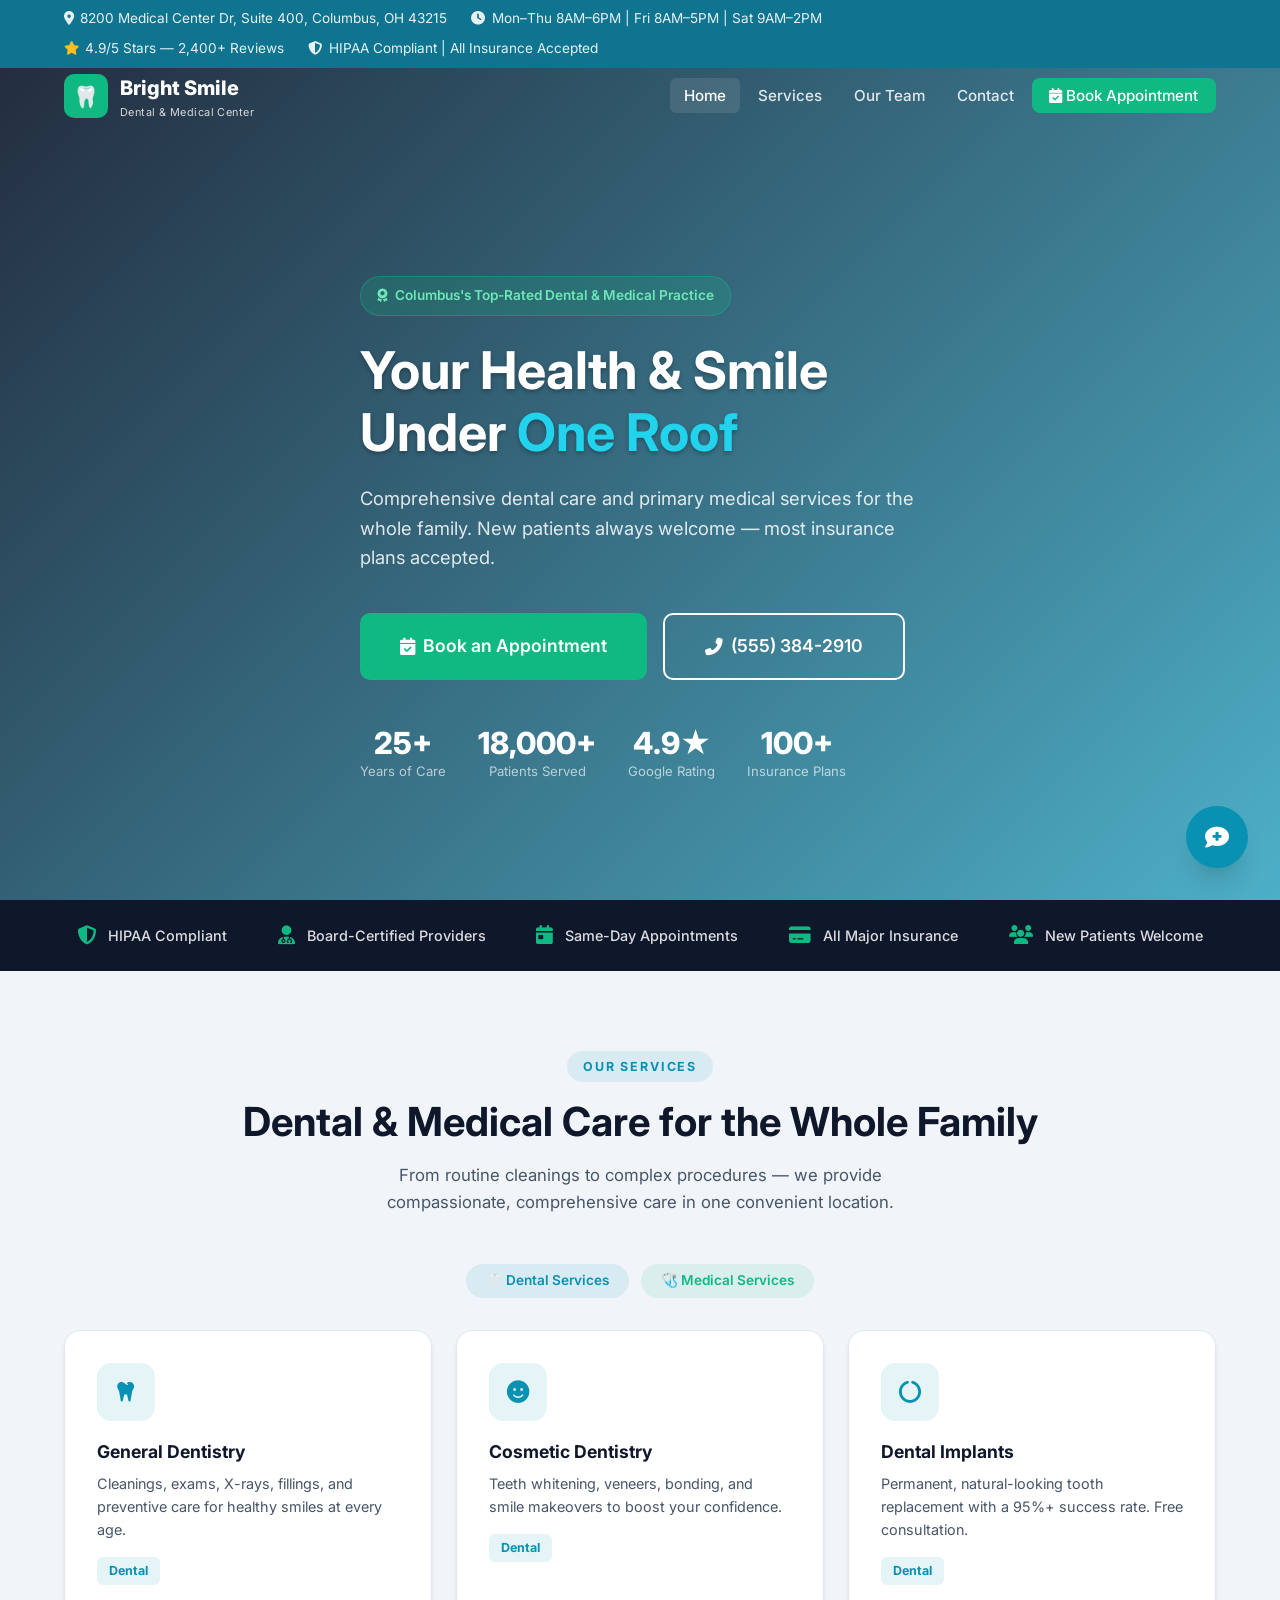
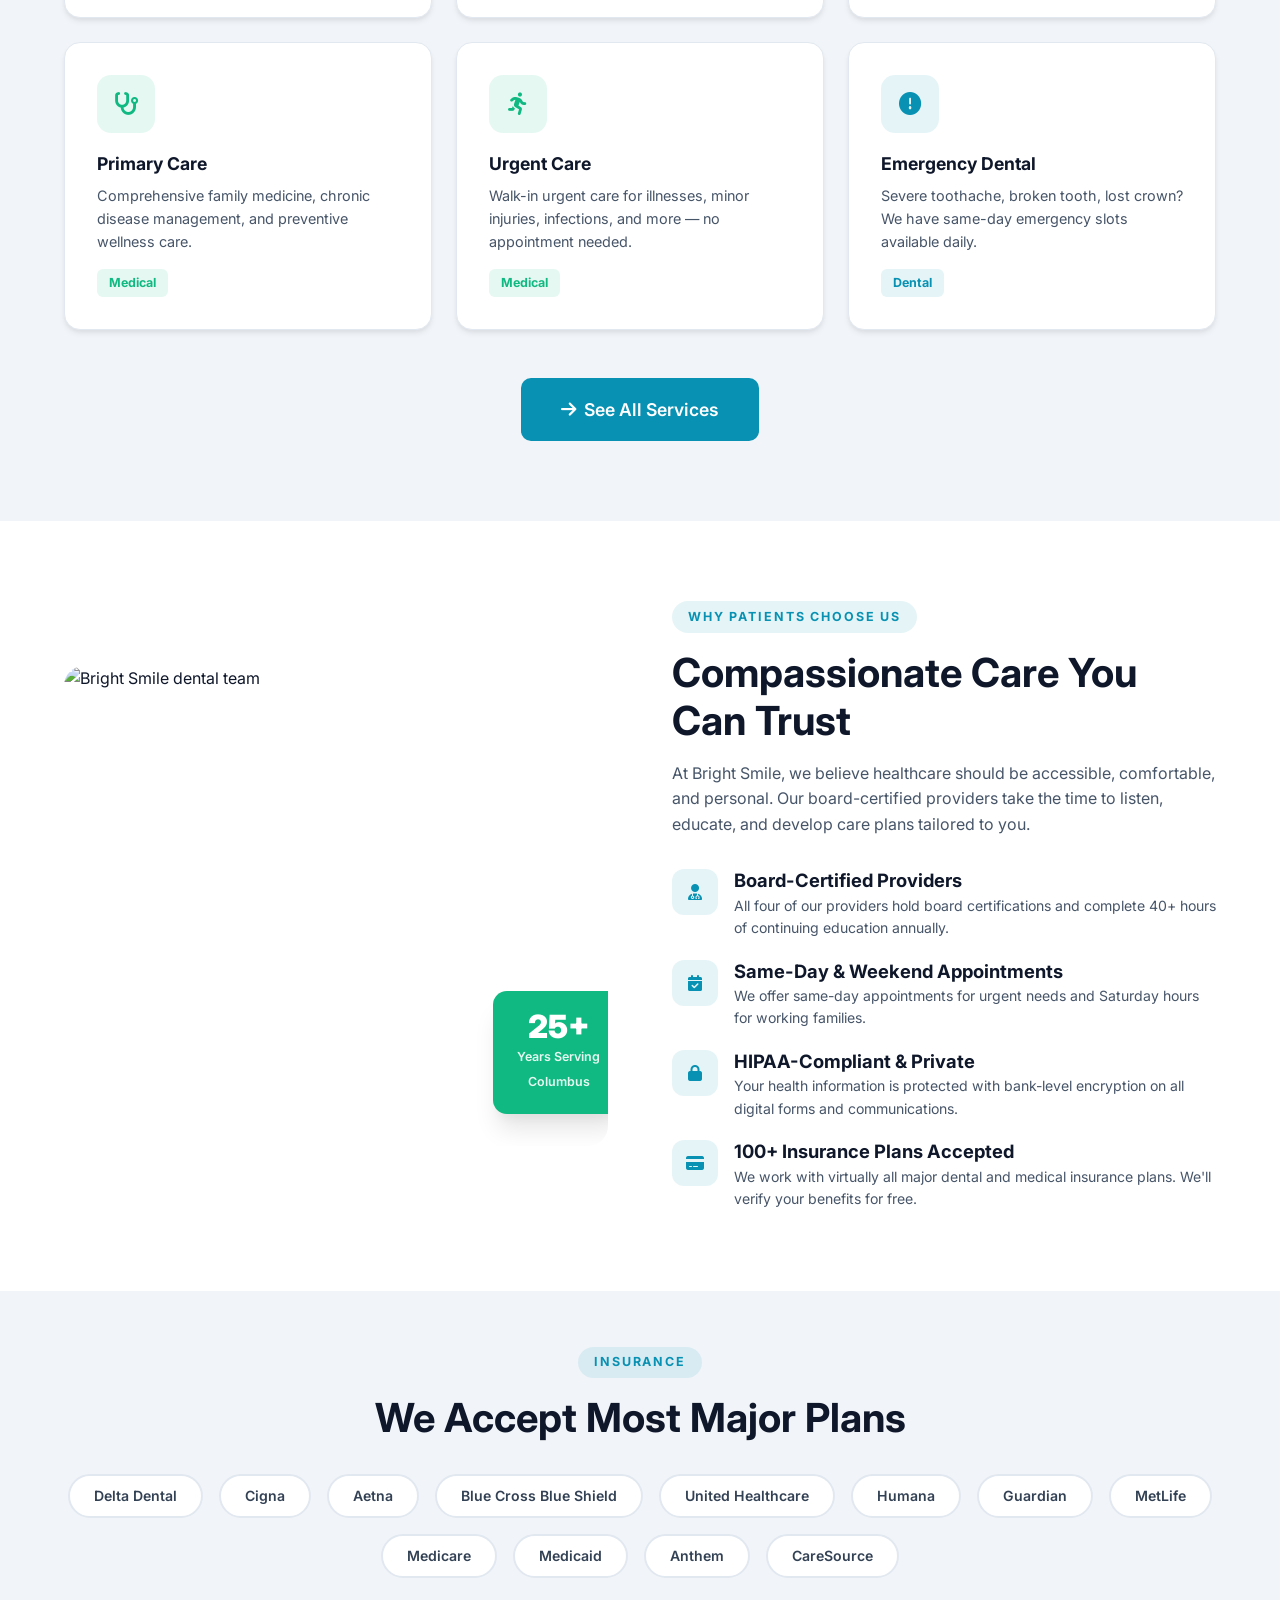
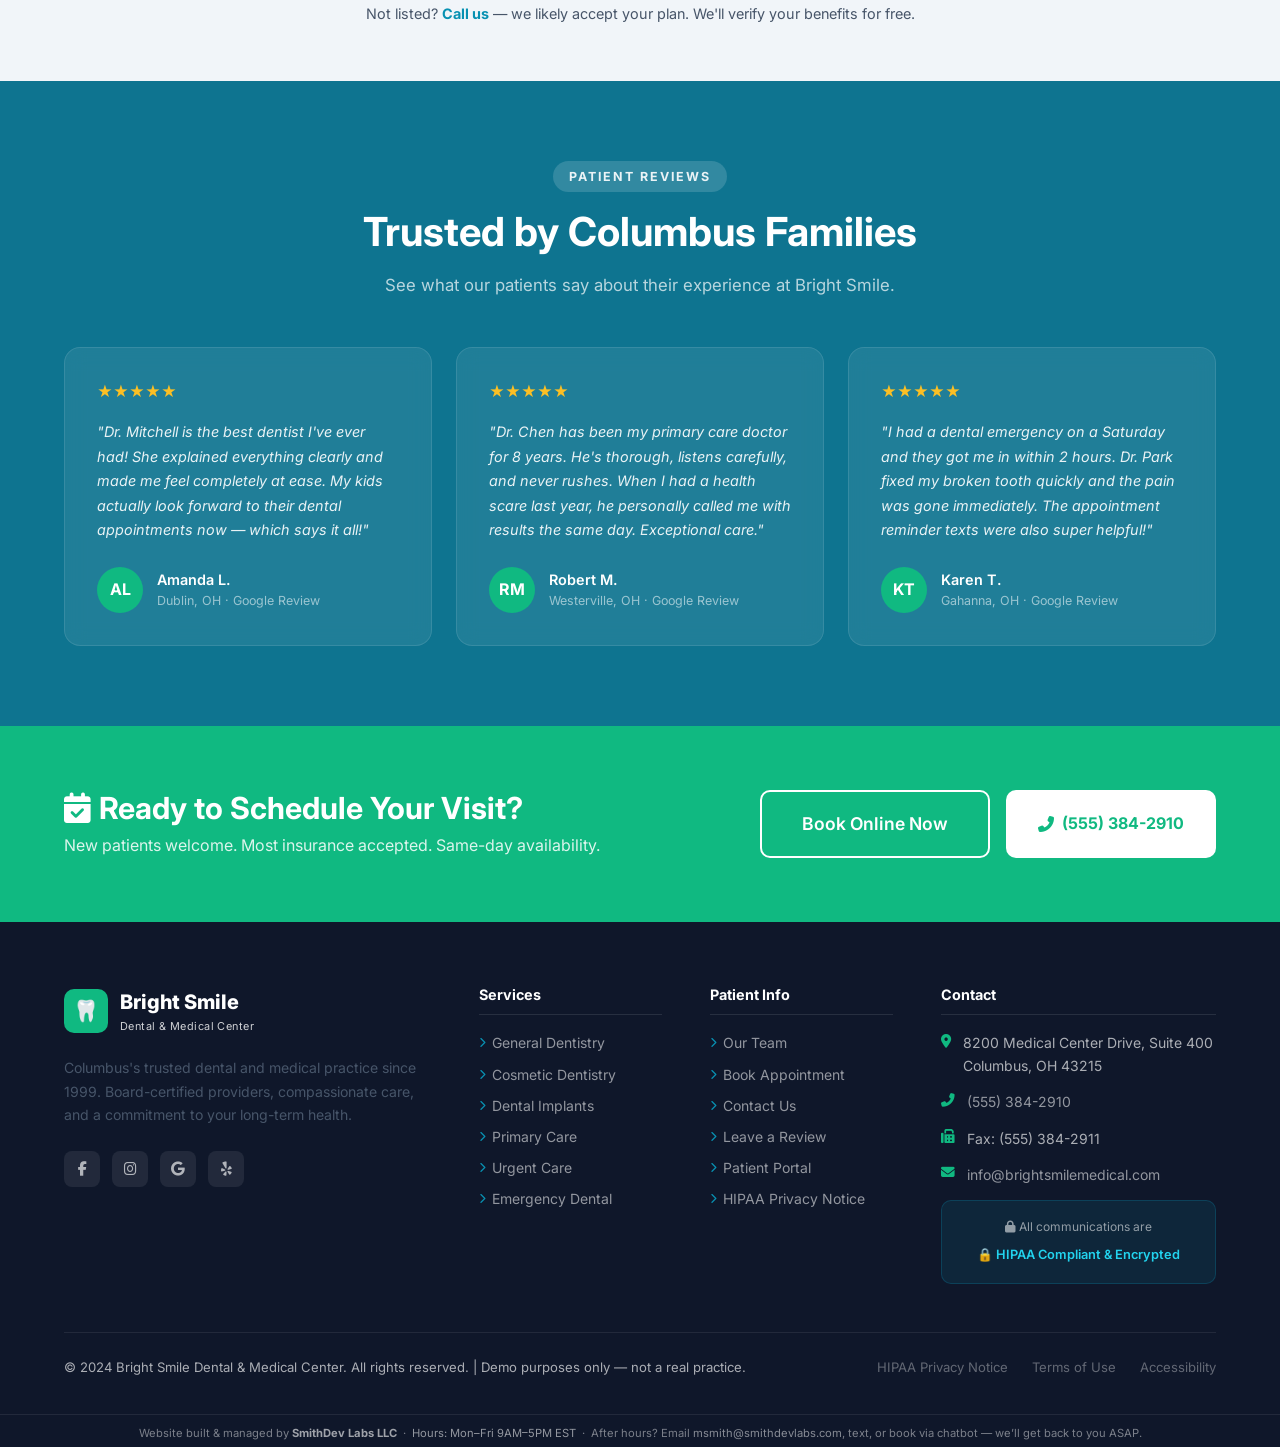
==== commit 2186a12f: "Add SmithDev Labs business hours (Mon-Fri 9AM-5PM EST) to all page footers" ====
--- a/index.html
+++ b/index.html
@@ -314,7 +314,8 @@
         </div>
       </div>
     </div>
-  </footer>
+    <div style="text-align:center;padding:10px 0 4px;font-size:0.7rem;color:rgba(255,255,255,0.45);border-top:1px solid rgba(255,255,255,0.08);margin-top:12px;">Website built &amp; managed by <strong style="color:rgba(255,255,255,0.6);">SmithDev Labs LLC</strong> &nbsp;&middot;&nbsp; <span style="color:rgba(255,255,255,0.55);">Hours: Mon&ndash;Fri 9AM&ndash;5PM EST</span> &nbsp;&middot;&nbsp; After hours? Email <a href="mailto:msmith@smithdevlabs.com" style="color:rgba(255,255,255,0.5);">msmith@smithdevlabs.com</a>, text, or book via chatbot &mdash; we&rsquo;ll get back to you ASAP.</div>
+</footer>
 
   <!-- CHATBOT -->
   <button class="chatbot-toggle" aria-label="Open Chat">
--- a/css/style.css
+++ b/css/style.css
@@ -107,12 +107,12 @@
 /* ===== NAVBAR ===== */
 .navbar {
   position: fixed;
-  top: 38px;
+  top: 46px;
   width: 100%;
   z-index: 1000;
   transition: all 0.3s ease;
   background: transparent;
-  padding: 1.4rem 0;
+  padding: 1.6rem 0;
 }
 .navbar.scrolled { background: var(--dark); padding: 1rem 0; box-shadow: var(--shadow-lg); }
 .navbar .container { display: flex; align-items: center; justify-content: space-between; }
@@ -165,7 +165,7 @@
 }
 .hero-bg { position: absolute; inset: 0; background-size: cover; background-position: center; }
 .hero-overlay { position: absolute; inset: 0; background: linear-gradient(135deg, rgba(15,23,42,0.92) 0%, rgba(8,145,178,0.72) 100%); }
-.hero-content { position: relative; z-index: 2; padding-top: 9rem; }
+.hero-content { position: relative; z-index: 2; padding-top: 10rem; }
 
 .hero-badge {
   display: inline-flex; align-items: center; gap: 0.5rem;
@@ -272,7 +272,7 @@
 
 /* ===== PAGE HERO ===== */
 .page-hero {
-  padding: 10.5rem 0 4rem;
+  padding: 11.5rem 0 4rem;
   background: linear-gradient(135deg, var(--dark) 0%, var(--primary-dark) 100%);
   position: relative; overflow: hidden;
 }
@@ -420,7 +420,7 @@
 
 /* ===== APPOINTMENTS PAGE ===== */
 .appt-hero {
-  padding: 10.5rem 0 4rem;
+  padding: 11.5rem 0 4rem;
   background: linear-gradient(135deg, var(--dark) 0%, var(--primary-dark) 100%);
   text-align: center; position: relative; overflow: hidden;
 }
